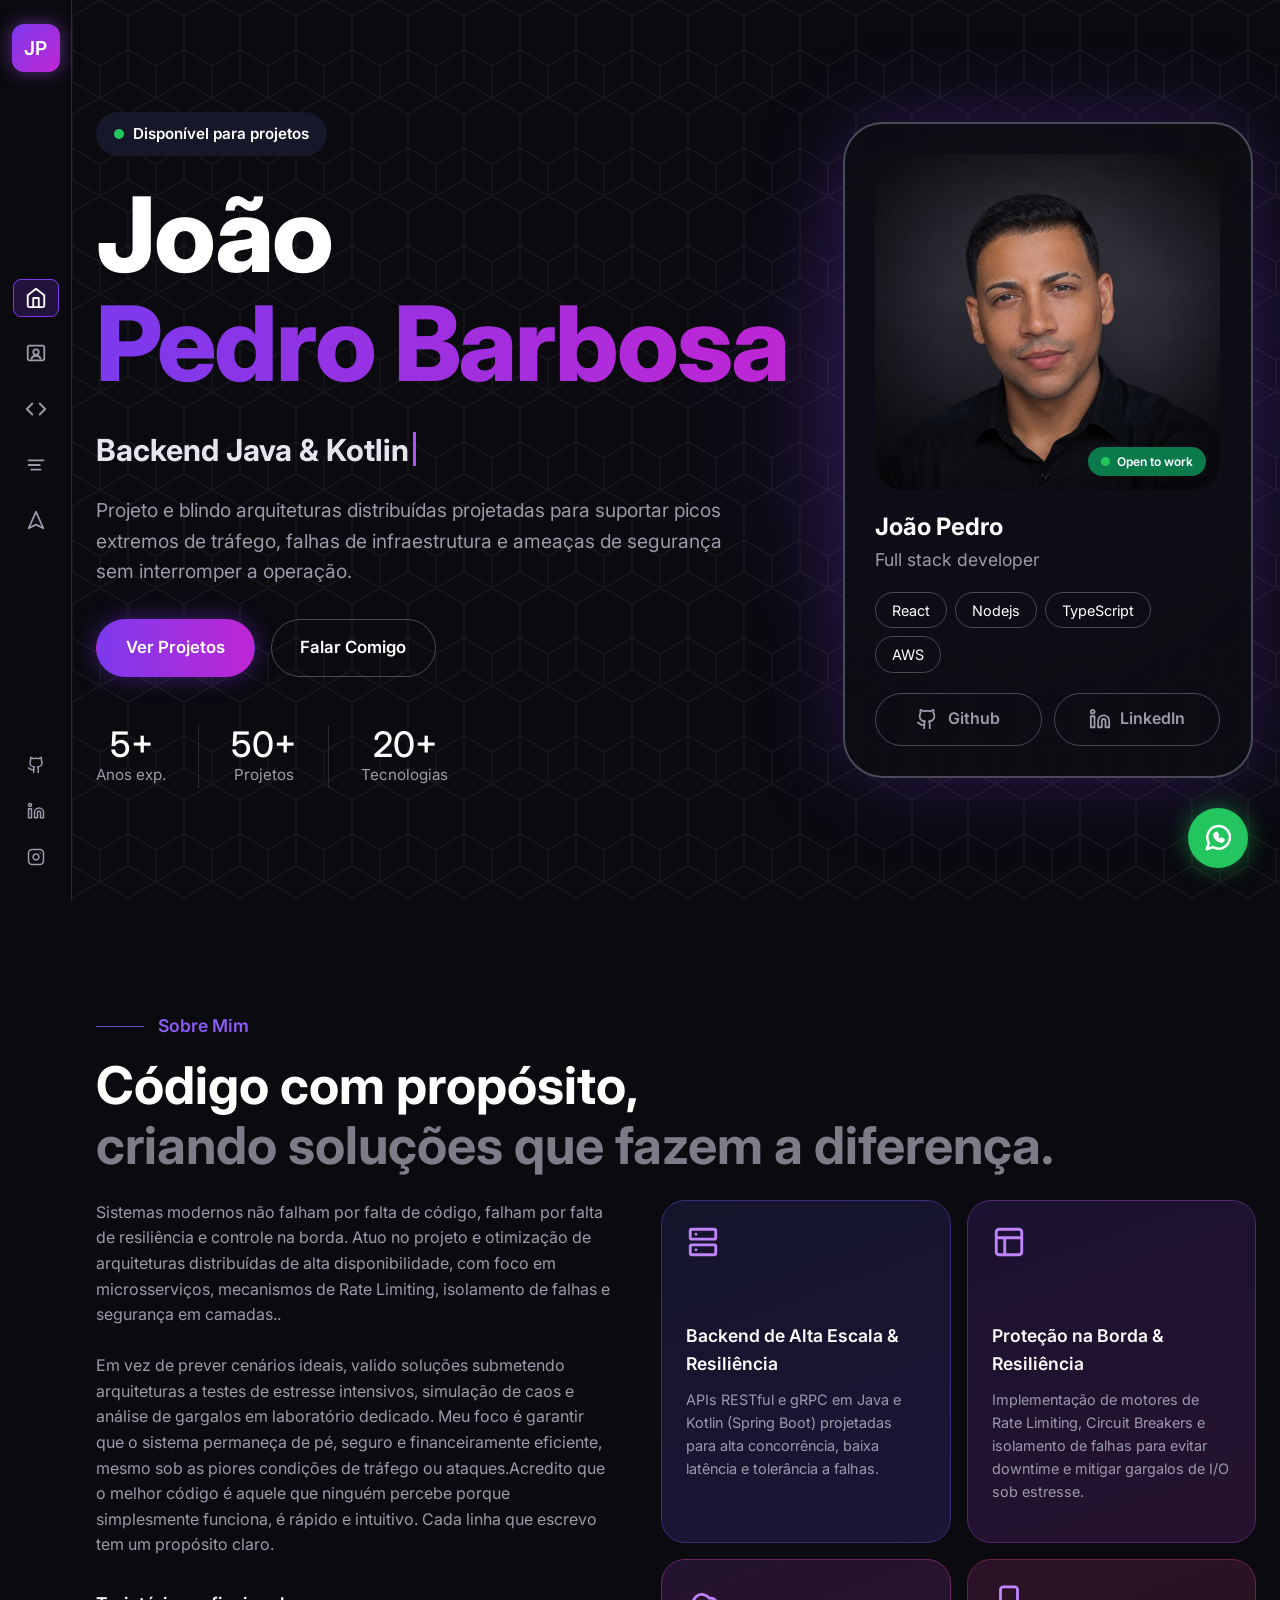
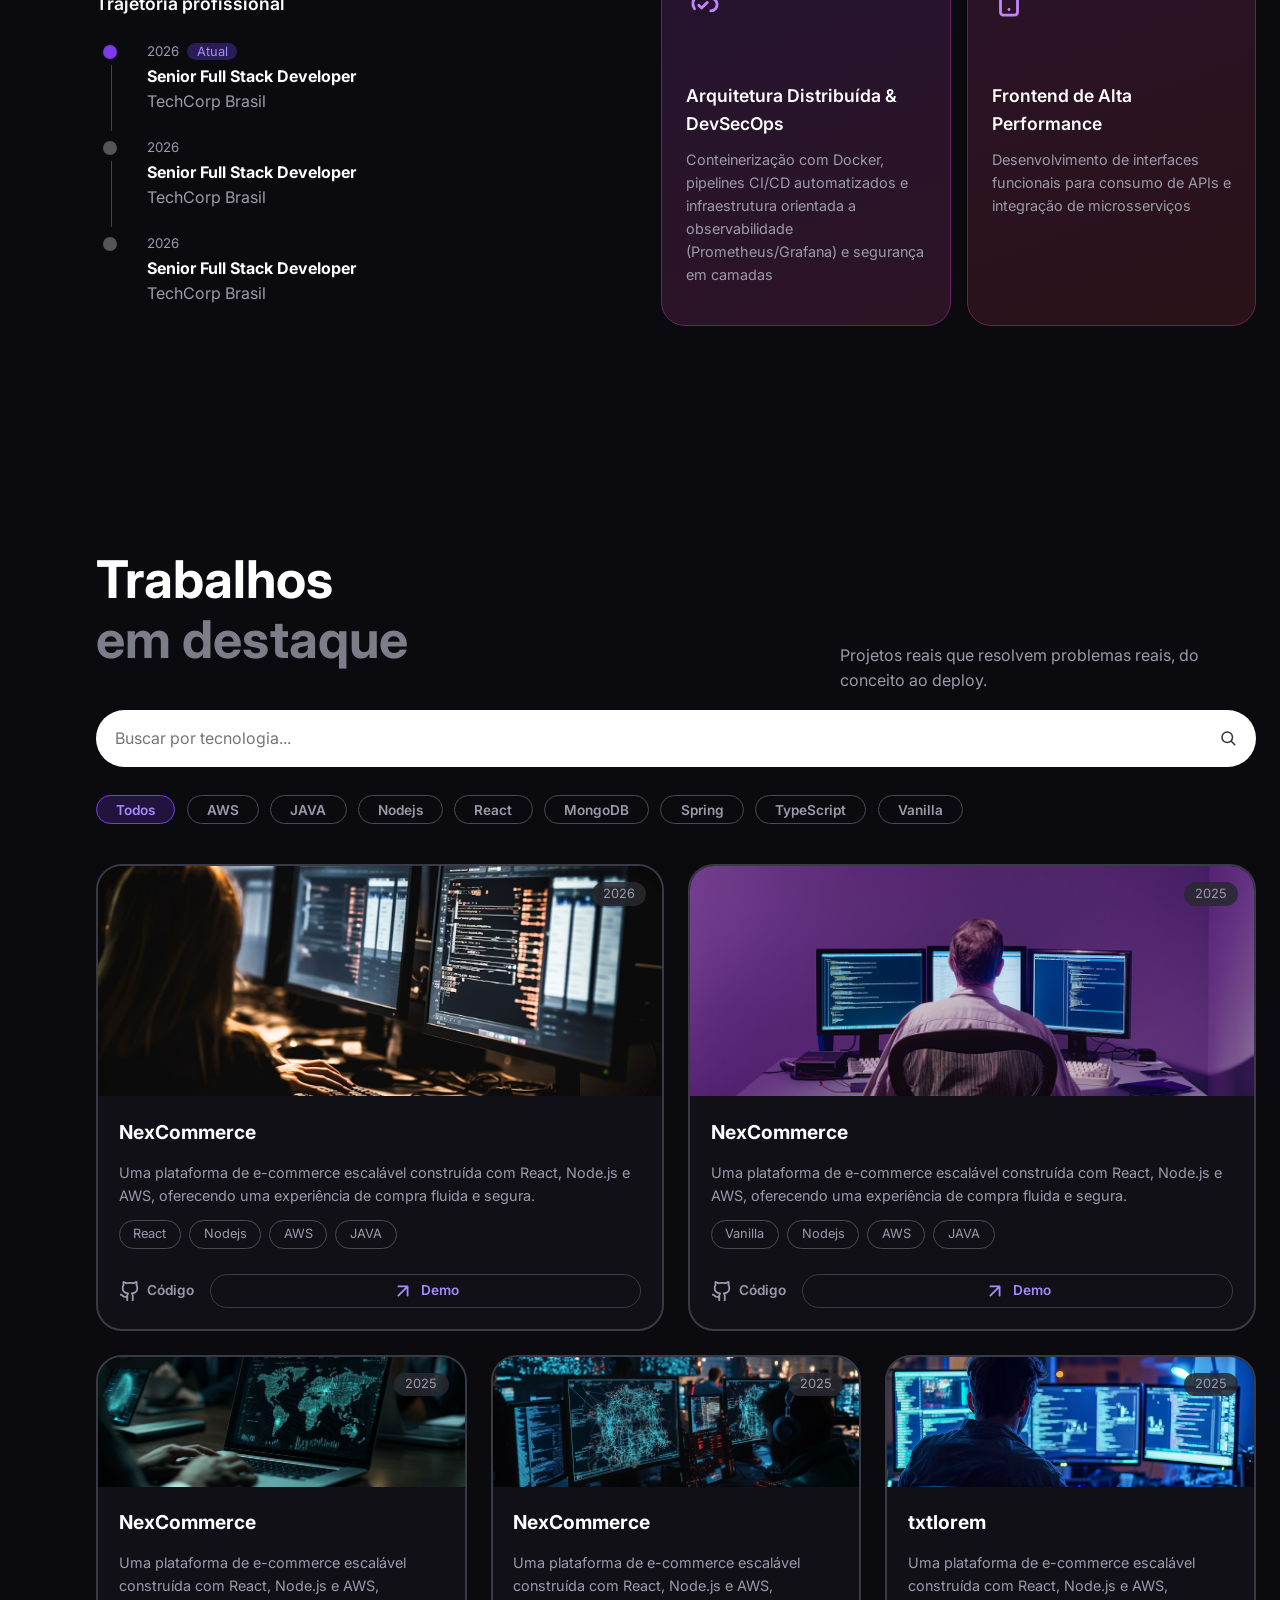
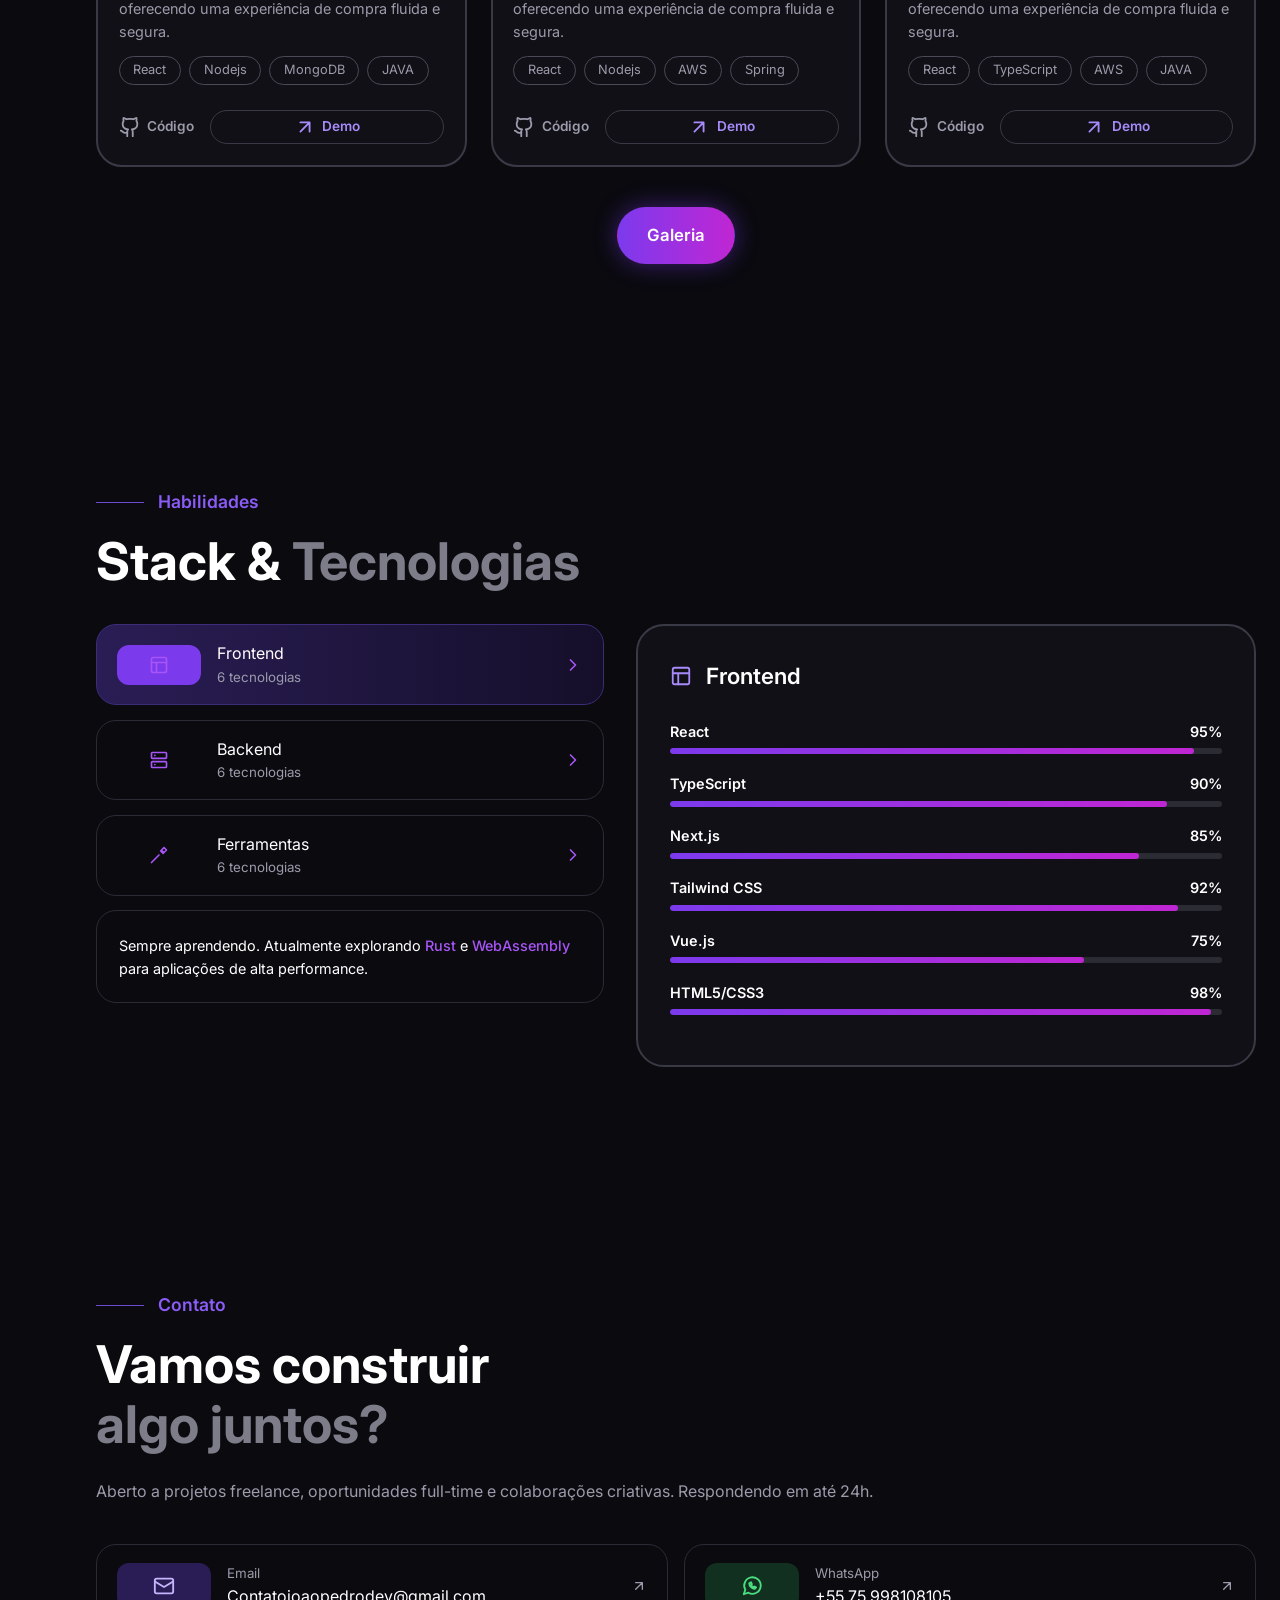
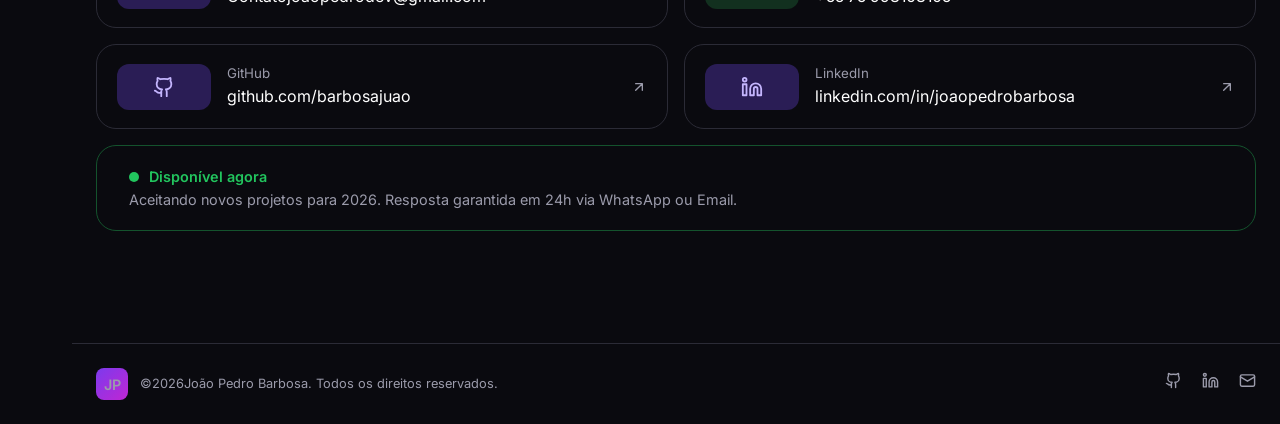
==== pages/index.html @ 14538c20 "atualizacao0.1" ====
<!DOCTYPE html>
<html lang="pt-BR">
<head>
  <meta charset="utf-8">
  <meta name="viewport" content="width=device-width, initial-scale=1">
  <title>João Pedro Barbosa | Desenvolvedor</title>
  <meta name="description" content="Portfólio de João Pedro Barbosa: projetos, tecnologias e contato.">
  <meta name="theme-color" content="#0a0a0f">
  <link rel="preconnect" href="https://fonts.googleapis.com">
  <link rel="preconnect" href="https://fonts.gstatic.com" crossorigin>
  <link href="https://fonts.googleapis.com/css2?family=Inter:wght@400;500;600;700;800&display=swap" rel="stylesheet">
  <link rel="stylesheet" href="/style/style.css">
  <script src="/js/projetos.js" defer></script>
  <script src="/js/comum.js" defer></script>
  <script src="/js/script.js" defer></script>
</head>
<body>

<!-- Ícones (usados com <svg class="i"><use href="#i-nome"/></svg>) -->
<svg width="0" height="0" style="position:absolute" aria-hidden="true">
  <symbol id="i-home" viewBox="0 0 24 24"><path d="m3 9 9-7 9 7v11a2 2 0 0 1-2 2H5a2 2 0 0 1-2-2z"/><path d="M9 22V12h6v10"/></symbol>
  <symbol id="i-user" viewBox="0 0 24 24"><rect x="3" y="4" width="18" height="16" rx="2"/><circle cx="12" cy="11" r="3"/><path d="M7 18c1-2 3-3 5-3s4 1 5 3"/></symbol>
  <symbol id="i-code" viewBox="0 0 24 24"><path d="m16 18 6-6-6-6M8 6l-6 6 6 6"/></symbol>
  <symbol id="i-lines" viewBox="0 0 24 24"><path d="M4 7h16M4 12h12M7 17h10"/></symbol>
  <symbol id="i-send" viewBox="0 0 24 24"><path d="m12 3 8 18-8-4-8 4z"/></symbol>
  <symbol id="i-github" viewBox="0 0 24 24"><path d="M15 22v-4a4.8 4.8 0 0 0-1-3.5c3 0 6-2 6-5.5.08-1.25-.27-2.48-1-3.5.28-1.15.28-2.35 0-3.5 0 0-1 0-3 1.5-2.64-.5-5.36-.5-8 0C6 2 5 2 5 2c-.3 1.15-.3 2.35 0 3.5A5.4 5.4 0 0 0 4 9c0 3.5 3 5.5 6 5.5-.39.49-.68 1.05-.85 1.65S8.93 17.38 9 18v4"/><path d="M9 18c-4.51 2-5-2-7-2"/></symbol>
  <symbol id="i-linkedin" viewBox="0 0 24 24"><path d="M16 8a6 6 0 0 1 6 6v7h-4v-7a2 2 0 0 0-4 0v7h-4v-7a6 6 0 0 1 6-6z"/><rect width="4" height="12" x="2" y="9"/><circle cx="4" cy="4" r="2"/></symbol>
  <symbol id="i-instagram" viewBox="0 0 24 24"><rect width="20" height="20" x="2" y="2" rx="5"/><path d="M16 11.4A4 4 0 1 1 12.6 8 4 4 0 0 1 16 11.4z"/><path d="M17.5 6.5h.01"/></symbol>
  <symbol id="i-mail" viewBox="0 0 24 24"><rect width="20" height="16" x="2" y="4" rx="2"/><path d="m22 7-10 6L2 7"/></symbol>
  <symbol id="i-arrow" viewBox="0 0 24 24"><path d="M7 17 17 7M7 7h10v10"/></symbol>
  <symbol id="i-search" viewBox="0 0 24 24"><circle cx="11" cy="11" r="7"/><path d="m21 21-4.3-4.3"/></symbol>
  <symbol id="i-chev" viewBox="0 0 24 24"><path d="m9 18 6-6-6-6"/></symbol>
  <symbol id="i-whats" viewBox="0 0 24 24"><path d="M3 21l1.7-5A9 9 0 1 1 8 19.3z"/><path d="M9 9c0 3 3 6 6 6l1.5-1.5-2-1-1 .8c-1-.4-2-1.4-2.4-2.4l.8-1-1-2z"/></symbol>
  <symbol id="i-layout" viewBox="0 0 24 24"><rect x="3" y="3" width="18" height="18" rx="2"/><path d="M3 9h18M9 21V9"/></symbol>
  <symbol id="i-server" viewBox="0 0 24 24"><rect x="3" y="3" width="18" height="7" rx="1"/><rect x="3" y="14" width="18" height="7" rx="1"/><path d="M7 6.5h.01M7 17.5h.01"/></symbol>
  <symbol id="i-cloud" viewBox="0 0 24 24"><path d="M17.5 19a4.5 4.5 0 1 0-1-8.9A6 6 0 1 0 6 17.5"/><path d="m9 15 2 2 4-4"/></symbol>
  <symbol id="i-phone" viewBox="0 0 24 24"><rect x="6" y="2" width="12" height="20" rx="2"/><path d="M12 18h.01"/></symbol>
  <symbol id="i-tools" viewBox="0 0 24 24"><path d="M14 7l3 3M3 21l9-9m3-6 3-3 3 3-3 3z"/></symbol>
</svg>

<!-- ===== BARRA LATERAL: (script.js) ===== -->
<aside class="side">
  <a class="logo" href="#inicio" aria-label="Voltar ao início">JP</a>
  <nav class="side-nav" aria-label="Seções do site">
    <a href="#inicio" title="Início" aria-label="Início"><svg class="i"><use href="#i-home"/></svg></a>
    <a href="#sobre" title="Sobre" aria-label="Sobre"><svg class="i"><use href="#i-user"/></svg></a>
    <a href="#projetos" title="Projetos" aria-label="Projetos"><svg class="i"><use href="#i-code"/></svg></a>
    <a href="#habilidades" title="Habilidades" aria-label="Habilidades"><svg class="i"><use href="#i-lines"/></svg></a>
    <a href="#contato" title="Contato" aria-label="Contato"><svg class="i"><use href="#i-send"/></svg></a>
  </nav>
  <div class="side-soc">
    <a href="https://github.com/barbosajuao" aria-label="GitHub" rel="noopener"><svg class="i"><use href="#i-github"/></svg></a>
    <a href="https://linkedin.com/in/joaopedrobarbosa" aria-label="LinkedIn" rel="noopener"><svg class="i"><use href="#i-linkedin"/></svg></a>
    <!-- TODO: coloque o link do seu Instagram -->
    <a href="#" aria-label="Instagram"><svg class="i"><use href="#i-instagram"/></svg></a>
  </div>
</aside>

<a class="whats" href="https://wa.me/5575998108105" aria-label="Conversar no WhatsApp" rel="noopener"><svg class="i"><use href="#i-whats"/></svg></a>

<main>

<!-- ===== 1. INÍCIO ===== -->
<section class="sec hero" id="inicio">
  <div class="wrap hero-grid">
    <div>
      <p class="badge"><span class="dot"></span>Disponível para projetos</p>
      <h1>João<br><span class="grad">Pedro Barbosa</span></h1>
      <!-- Texto que escreve e apaga sozinho: as frases ficam em script.js (DADOS.frases) -->
      <p class="role"><span id="digitando">Desenvolvedor Frontend</span><span class="caret" aria-hidden="true"></span></p>
      <p class="lead">Projeto e blindo arquiteturas distribuídas projetadas para suportar picos extremos de tráfego, falhas de infraestrutura e ameaças de segurança sem interromper a operação.</p>
      <p class="actions">
        <a class="btn btn-main" href="#projetos">Ver Projetos</a>
        <a class="btn btn-line" href="#contato">Falar Comigo</a>
      </p>
      <dl class="stats">
        <div><dt>5+</dt><dd>Anos exp.</dd></div>
        <div><dt>50+</dt><dd>Projetos</dd></div>
        <div><dt>20+</dt><dd>Tecnologias</dd></div>
      </dl>
    </div>

    <aside class="profile">
      <div class="photo">
        <img src="/img/foto-perfil.jpeg" alt="Foto de João Pedro Barbosa" width="344" height="336">
        <span class="open"><span class="dot"></span>Open to work</span>
      </div>
      <h2>João Pedro</h2>
      <p class="sub">Full stack developer</p>
      <ul class="chips"><li>React</li><li>Nodejs</li><li>TypeScript</li><li>AWS</li></ul>
      <p class="p-links">
        <a class="btn btn-line" href="https://github.com/barbosajuao" rel="noopener"><svg class="i"><use href="#i-github"/></svg>Github</a>
        <a class="btn btn-line" href="https://linkedin.com/in/joaopedrobarbosa" rel="noopener"><svg class="i"><use href="#i-linkedin"/></svg>LinkedIn</a>
      </p>
    </aside>
  </div>
</section>

<!-- ===== 2. SOBRE (cartões e trajetória vêm de script.js) ===== -->
<section class="sec" id="sobre">
  <div class="wrap">
    <p class="eyebrow">Sobre Mim</p>
    <h2>Código com propósito,<br><span class="dim">criando soluções que fazem a diferença.</span></h2>
    <div class="about-grid">
      <div>
        <p class="muted">Sistemas modernos não falham por falta de código, falham por falta de resiliência e controle na borda. Atuo no projeto e otimização de arquiteturas distribuídas de alta disponibilidade, com foco em microsserviços, mecanismos de Rate Limiting, isolamento de falhas e segurança em camadas..
          <br><br>
        Em vez de prever cenários ideais, valido soluções submetendo arquiteturas a testes de estresse intensivos, simulação de caos e análise de gargalos em laboratório dedicado. Meu foco é garantir que o sistema permaneça de pé, seguro e financeiramente eficiente, mesmo sob as piores condições de tráfego ou ataques.Acredito que o melhor código é aquele que ninguém percebe porque simplesmente funciona, é rápido e intuitivo. Cada linha que escrevo tem um propósito claro.</p>
        <h3>Trajetória profissional</h3>
        <ol class="timeline" id="timeline"></ol>
      </div>
      <div class="feats" id="feats"></div>
    </div>
  </div>
</section>

<!-- ===== 3. PROJETOS (cartões vêm de script.js) ===== -->
<section class="sec" id="projetos">
  <div class="wrap">
    <div class="head-row">
      <h2>Trabalhos<br><span class="dim">em destaque</span></h2>
      <p class="muted">Projetos reais que resolvem problemas reais, do conceito ao deploy.</p>
    </div>
    <label class="search">
      <span class="sr">Buscar por tecnologia</span>
      <input type="search" id="busca" placeholder="Buscar por tecnologia...">
      <svg class="i"><use href="#i-search"/></svg>
    </label>
    <div class="filters" id="filtros"></div>
    <div class="proj-grid" id="projetos-grid"></div>
    <p class="center"><a class="btn btn-main" href="galeria.html">Galeria</a></p>
  </div>
</section>

<!-- ===== 4. HABILIDADES (abas e barras vêm de script.js) ===== -->
<section class="sec" id="habilidades">
  <div class="wrap">
    <p class="eyebrow">Habilidades</p>
    <h2>Stack &amp; <span class="dim">Tecnologias</span></h2>
    <div class="skills-grid">
      <div>
        <div class="tabs" id="abas" role="tablist"></div>
        <p class="note">Sempre aprendendo. Atualmente explorando <b>Rust</b> e <b>WebAssembly</b> para aplicações de alta performance.</p>
      </div>
      <div class="panel" id="painel" role="tabpanel" aria-live="polite"></div>
    </div>
  </div>
</section>

<!-- ===== 5. CONTATO ===== -->
<section class="sec" id="contato">
  <div class="wrap">
    <p class="eyebrow">Contato</p>
    <h2>Vamos construir<br><span class="dim">algo juntos?</span></h2>
    <p class="muted">Aberto a projetos freelance, oportunidades full-time e colaborações criativas. Respondendo em até 24h.</p>
    <div class="contact-grid">
      <a class="c-card" href="mailto:contatojoaopedrodev@gmail.com"><span class="c-ico"><svg class="i"><use href="#i-mail"/></svg></span><span><small>Email</small>Contatojoaopedrodev@gmail.com</span><svg class="i go"><use href="#i-arrow"/></svg></a>
      <a class="c-card" href="https://wa.me/5575998108105" rel="noopener"><span class="c-ico zap"><svg class="i"><use href="#i-whats"/></svg></span><span><small>WhatsApp</small>+55 75 998108105</span><svg class="i go"><use href="#i-arrow"/></svg></a>
      <a class="c-card" href="https://github.com/barbosajuao" rel="noopener"><span class="c-ico"><svg class="i"><use href="#i-github"/></svg></span><span><small>GitHub</small>github.com/barbosajuao</span><svg class="i go"><use href="#i-arrow"/></svg></a>
      <a class="c-card" href="https://linkedin.com/in/joaopedrobarbosa" rel="noopener"><span class="c-ico"><svg class="i"><use href="#i-linkedin"/></svg></span><span><small>LinkedIn</small>linkedin.com/in/joaopedrobarbosa</span><svg class="i go"><use href="#i-arrow"/></svg></a>
    </div>
    <div class="avail"><p><span class="dot"></span>Disponível agora</p><p class="muted">Aceitando novos projetos para 2026. Resposta garantida em 24h via WhatsApp ou Email.</p></div>
  </div>
</section>

</main>

<footer class="footer">
  <div class="wrap foot-in">
    <span class="foot-l"><span class="logo sm">JP</span>© <span id="ano">2026</span> João Pedro Barbosa. Todos os direitos reservados.</span>
    <span class="foot-r">
      <a href="https://github.com/barbosajuao" aria-label="GitHub" rel="noopener"><svg class="i"><use href="#i-github"/></svg></a>
      <a href="https://linkedin.com/in/joaopedrobarbosa" aria-label="LinkedIn" rel="noopener"><svg class="i"><use href="#i-linkedin"/></svg></a>
      <a href="mailto:contatojoaopedrodev@gmail.com" aria-label="Email"><svg class="i"><use href="#i-mail"/></svg></a>
    </span>
  </div>
</footer>

</body>
</html>
---- style/style.css ----
/* ===== 1. VARIÁVEIS: cores, fonte e largura da barra lateral ===== */
:root{
  --bg:#0a0a0f; --card:#101016; --line:#2b2b36; --mut:#9b9bab;
  --p:#7c3aed; --m:#c026d3; --grad:linear-gradient(90deg,#7c3aed,#c026d3);
  --side:72px; --font:"Inter",system-ui,-apple-system,"Segoe UI",sans-serif;
}

/* ===== 2. BASE ===== */
*,*::before,*::after{box-sizing:border-box}
html{scroll-behavior:smooth}
body{margin:0;padding-left:var(--side);background:var(--bg);color:#fff;font:400 1rem/1.6 var(--font)}
h1,h2,h3,p,dl,dd,ol,ul{margin:0}
ol,ul{padding:0;list-style:none}
a{color:inherit;text-decoration:none}
img{max-width:100%;display:block}
:focus-visible{outline:2px solid #a78bfa;outline-offset:3px}
.wrap{width:min(100% - 3rem,1200px);margin-inline:auto}
.sec{padding:clamp(4rem,9vw,7rem) 0}
.muted{color:var(--mut)}
.center{text-align:center;margin-top:2.5rem}
.sr{position:absolute;width:1px;height:1px;overflow:hidden;clip:rect(0 0 0 0)}
.i{width:22px;height:22px;flex:none;fill:none;stroke:currentColor;stroke-width:2;stroke-linecap:round;stroke-linejoin:round}
.dot{display:inline-block;width:10px;height:10px;border-radius:50%;background:#22c55e;margin-right:.6rem}
.grad{background:var(--grad);-webkit-background-clip:text;background-clip:text;color:transparent}
.dim{color:#7d7d8a}
.eyebrow{display:flex;align-items:center;gap:.9rem;color:#8b5cf6;font-weight:600;font-size:1.1rem;margin-bottom:1rem}
.eyebrow::before{content:"";width:48px;height:1px;background:#6d4bd0}
h2{font-size:clamp(2rem,5vw,3.25rem);font-weight:700;line-height:1.15;margin-bottom:1.5rem}
h3{font-size:1.1rem;font-weight:600}
.btn{display:inline-flex;align-items:center;justify-content:center;gap:.6rem;padding:.9rem 1.8rem;border-radius:999px;font-weight:600;font-size:1.05rem;border:1px solid transparent;cursor:pointer;transition:filter .2s,background .2s}
.btn-main{background:var(--grad);box-shadow:0 0 24px rgba(124,58,237,.45)}
.btn-main:hover{filter:brightness(1.15)}
.btn-line{border-color:#4a4a58;background:transparent}
.btn-line:hover{background:rgba(255,255,255,.07)}

/* ===== 3. BARRA LATERAL (vira barra inferior no celular) ===== */
.side{position:fixed;inset:0 auto 0 0;width:var(--side);display:flex;flex-direction:column;align-items:center;justify-content:space-between;padding:1.5rem 0;background:var(--bg);border-right:1px solid var(--line);z-index:40}
.logo{width:48px;height:48px;border-radius:12px;display:grid;place-items:center;font-weight:600;font-size:1.2rem;background:linear-gradient(135deg,var(--p),var(--m));box-shadow:0 0 18px rgba(168,85,247,.5)}
.logo.sm{width:32px;height:32px;font-size:.9rem;border-radius:8px;box-shadow:none;margin-right:.75rem}
.side-nav{display:flex;flex-direction:column;gap:1.1rem}
.side-nav a,.side-soc a{width:46px;height:38px;display:grid;place-items:center;border-radius:8px;border:1px solid transparent;color:var(--mut);transition:color .2s,background .2s,border-color .2s}
.side-nav a:hover,.side-soc a:hover{color:#fff}
.side-nav a[aria-current="true"]{color:#fff;border-color:var(--p);background:rgba(124,58,237,.2)}
.side-soc{display:flex;flex-direction:column;gap:.5rem}
.side-soc .i{width:18px;height:18px}
.whats{position:fixed;right:2rem;bottom:2rem;width:60px;height:60px;border-radius:50%;display:grid;place-items:center;background:#22c55e;box-shadow:0 0 24px rgba(34,197,94,.5);z-index:40}
.whats .i{width:30px;height:30px}

/* ===== 4. INÍCIO ===== */
.hero{min-height:100vh;display:flex;align-items:center;
  background:
    radial-gradient(ellipse 40% 50% at 78% 45%,rgba(124,58,237,.18),transparent 70%),
    url("data:image/svg+xml,%3Csvg xmlns='http://www.w3.org/2000/svg' width='56' height='98'%3E%3Cpath d='M28 66 0 50V16L28 0l28 16v34zM28 66v32M0 50 0 82l28 16M56 50v32L28 98' fill='none' stroke='%23ffffff' stroke-opacity='.05' stroke-width='1.5'/%3E%3C/svg%3E")}
.hero-grid{display:grid;gap:3rem;align-items:center}
.badge{display:inline-flex;align-items:center;padding:.6rem 1.1rem;border-radius:999px;background:#17172a;font-weight:600;font-size:.95rem;margin-bottom:1.5rem}
.badge .dot{margin-right:.6rem}
h1{font-size:clamp(3.2rem,9vw,6.5rem);font-weight:800;line-height:1.05;letter-spacing:-.02em;margin-bottom:1.75rem}
.role{font-size:clamp(1.4rem,3vw,1.9rem);font-weight:700;min-height:1.5em;margin-bottom:1.25rem;color:#e5e5ee}
.caret{display:inline-block;width:3px;height:1.1em;margin-left:4px;vertical-align:-.15em;background:#a855f7;animation:piscar 1s steps(1) infinite}
@keyframes piscar{50%{opacity:0}}
.lead{max-width:40rem;color:var(--mut);font-size:1.2rem;margin-bottom:2rem}
.actions{display:flex;flex-wrap:wrap;gap:1rem}
.stats{display:flex;gap:2rem;margin-top:3rem}
.stats div{text-align:center}
.stats div+div{padding-left:2rem;border-left:1px solid var(--line)}
.stats dt{font-size:2.2rem;font-weight:500;line-height:1.1}
.stats dd{color:var(--mut);font-size:.95rem}
.profile{width:100%;max-width:410px;justify-self:center;padding:1.9rem;border:2px solid #4a4a58;border-radius:40px;background:rgba(14,14,20,.85);box-shadow:0 0 90px rgba(124,58,237,.28)}
.photo{position:relative;border-radius:28px;overflow:hidden;margin-bottom:1.4rem}
.photo img{width:100%;aspect-ratio:1/1.08;object-fit:cover}
.open{position:absolute;right:.9rem;bottom:.9rem;display:inline-flex;align-items:center;padding:.3rem .8rem;border-radius:999px;background:#0b7a4b;font-size:.75rem;font-weight:600}
.open .dot{width:9px;height:9px;margin-right:.45rem}
.profile h2{font-size:1.5rem;margin-bottom:.4rem}
.sub{color:var(--mut);font-size:1.1rem;margin-bottom:1.1rem}
.chips{display:flex;flex-wrap:wrap;gap:.5rem;margin-bottom:1.25rem}
.chips li{padding:.35rem 1rem;border:1.5px solid #4a4a58;border-radius:999px;font-size:.9rem}
.p-links{display:flex;gap:.75rem}
.p-links .btn{flex:1;padding:.8rem .5rem;font-size:1rem;color:var(--mut)}

/* ===== 5. SOBRE ===== */
.about-grid{display:grid;gap:3rem}
.about-grid .muted{margin-bottom:1.25rem}
.about-grid h3{margin:2rem 0 1.25rem}
.timeline li{position:relative;padding:0 0 1.2rem 3.2rem}
.timeline li::before{content:"";position:absolute;left:.45rem;top:.45rem;width:14px;height:14px;border-radius:50%;background:#555}
.timeline li::after{content:"";position:absolute;left:.95rem;top:1.7rem;bottom:.2rem;width:1px;background:#444}
.timeline li:last-child::after{display:none}
.timeline li.atual::before{background:var(--p)}
.timeline small{color:var(--mut)}
.timeline .tag{margin-left:.5rem;padding:.05rem .6rem;border-radius:999px;background:#2a1d55;color:#a78bfa;font-size:.8rem}
.timeline b,.timeline span{display:block}
.timeline span{color:var(--mut)}
.feats{display:grid;gap:1rem;grid-template-columns:repeat(2,1fr)}
.feat{min-height:260px;padding:1.5rem;border:1.5px solid #3b2d7a;border-radius:24px}
.feat:nth-child(1){background:linear-gradient(160deg,#14142b,#1b1536)}
.feat:nth-child(2){border-color:#52286f;background:linear-gradient(160deg,#1a1230,#26122f)}
.feat:nth-child(3){border-color:#6b2468;background:linear-gradient(160deg,#241330,#2d1424)}
.feat:nth-child(4){border-color:#6b2447;background:linear-gradient(160deg,#2a1328,#2a1218)}
.feat .i{width:34px;height:34px;color:#c084fc;margin-bottom:1.5rem}
.feat h3{margin-bottom:.6rem}
.feat p{color:var(--mut);font-size:.9rem}

/* ===== 6. PROJETOS ===== */
.head-row{display:flex;flex-wrap:wrap;justify-content:space-between;align-items:flex-end;gap:1rem}
.head-row .muted{max-width:26rem}
.search{position:relative;display:block;margin:1rem 0 1.75rem}
.search input{width:100%;padding:1rem 3.2rem 1rem 1.2rem;border:0;border-radius:999px;background:#fff;color:#222;font:inherit}
.search .i{position:absolute;right:1.2rem;top:50%;width:18px;height:18px;margin-top:-9px;color:#333}
.filters{display:flex;flex-wrap:wrap;gap:.7rem;margin-bottom:2.5rem}
.filters button{padding:.35rem 1.2rem;border:1.5px solid #4a4a58;border-radius:999px;background:transparent;color:var(--mut);font:600 .85rem var(--font);cursor:pointer}
.filters button[aria-pressed="true"]{border-color:var(--p);background:rgba(124,58,237,.2);color:#a78bfa}
.proj-grid{display:grid;grid-template-columns:repeat(6,1fr);gap:1.5rem}
.proj{grid-column:span 2;display:flex;flex-direction:column;border:2px solid #3a3a46;border-radius:26px;background:var(--card);overflow:hidden}
.proj.big{grid-column:span 3}
.proj .thumb{position:relative}
.proj img{width:100%;height:130px;object-fit:cover}
.proj.big img{height:230px}
.proj .ano{position:absolute;right:1rem;top:1rem;padding:.1rem .7rem;border-radius:999px;background:rgba(40,40,48,.85);color:var(--mut);font-size:.8rem}
.proj .body{flex:1;display:flex;flex-direction:column;gap:.8rem;padding:1.3rem}
.proj h3{font-size:1.2rem;font-weight:700}
.proj .body>p{color:var(--mut);font-size:.9rem}
.proj .chips{margin:0}
.proj .chips li{font-size:.8rem;padding:.2rem .85rem;color:var(--mut)}
.proj .links{margin-top:auto;padding-top:.8rem;display:flex;align-items:center;gap:1rem;flex-wrap:wrap}
.proj .links a{display:inline-flex;align-items:center;gap:.4rem;color:var(--mut);font-size:.85rem;font-weight:600}
.proj .links a:hover{color:#fff}
.proj .links .demo{flex:1;justify-content:center;padding:.3rem;border:1.5px solid #3a3a46;border-radius:999px;color:#a78bfa}
.vazio{grid-column:1/-1;text-align:center;color:var(--mut)}

/* ===== 7. HABILIDADES ===== */
.skills-grid{display:grid;gap:2rem;margin-top:2rem;align-items:start}
.tab{width:100%;display:flex;align-items:center;gap:1rem;padding:1rem 1.25rem;margin-bottom:.9rem;border:1px solid var(--line);border-radius:20px;background:transparent;color:#fff;text-align:left;font:inherit;cursor:pointer}
.tab .ico{display:grid;place-items:center;width:84px;height:40px;border-radius:12px;color:#fff}
.tab span:nth-child(2){flex:1}
.tab small{display:block;color:var(--mut)}
.tab .i:last-child{color:#a855f7;width:20px}
.tab[aria-selected="true"]{border-color:#3b2d7a;background:linear-gradient(90deg,#2a1d55,#150f2a)}
.tab[aria-selected="true"] .ico{background:var(--p)}
.note{padding:1.4rem;border:1px solid var(--line);border-radius:20px;font-size:.9rem}
.note b{color:#a855f7;font-weight:500}
.panel{padding:2rem;border:2px solid #3a3a46;border-radius:28px;background:var(--card)}
.panel h3{display:flex;align-items:center;gap:.9rem;font-size:1.4rem;margin-bottom:1.6rem}
.panel h3 .i{color:#a78bfa}
.bar{margin-bottom:1.1rem}
.bar div:first-child{display:flex;justify-content:space-between;font-size:.9rem;font-weight:600;margin-bottom:.35rem}
.bar .trk{height:6px;border-radius:99px;background:#2b2b33;overflow:hidden}
.bar .fill{height:100%;width:0;border-radius:99px;background:var(--grad);transition:width .8s ease}

/* ===== 8. CONTATO E RODAPÉ ===== */
.contact-grid{display:grid;gap:1rem;grid-template-columns:repeat(2,1fr);margin:2.5rem 0 1rem}
.c-card{display:flex;align-items:center;gap:1rem;padding:1.1rem 1.25rem;border:1px solid var(--line);border-radius:20px;transition:border-color .2s}
.c-card:hover{border-color:var(--p)}
.c-card>span:nth-child(2){flex:1;min-width:0;overflow-wrap:anywhere}
.c-card small{display:block;color:var(--mut)}
.c-ico{display:grid;place-items:center;width:94px;height:46px;border-radius:12px;background:#2a1d55;color:#c4b5fd}
.c-ico.zap{background:#12301f;color:#4ade80}
.c-card .go{width:16px;height:16px;color:var(--mut)}
.avail{padding:1.2rem 2rem;border:1px solid #14532d;border-radius:20px;font-size:.9rem}
.avail p:first-child{color:#22c55e;font-weight:600}
.footer{border-top:1px solid var(--line);padding:1.5rem 0;color:var(--mut);font-size:.8rem}
.foot-in{display:flex;flex-wrap:wrap;gap:1rem;justify-content:space-between;align-items:center}
.foot-l{display:flex;align-items:center}
.foot-r{display:flex;gap:1.25rem}
.foot-r .i{width:17px;height:17px}

/* ===== 9. RESPONSIVO ===== */
@media (min-width:900px){
  .hero-grid{grid-template-columns:1.25fr .75fr}
  .about-grid{grid-template-columns:1fr 1.15fr}
  .skills-grid{grid-template-columns:.9fr 1.1fr}
}
@media (max-width:899px){
  .proj,.proj.big{grid-column:span 3}
}
@media (max-width:759px){
  body{padding-left:0;padding-bottom:64px}
  .side{inset:auto 0 0 0;width:auto;height:64px;flex-direction:row;justify-content:center;padding:0 .5rem;border-right:0;border-top:1px solid var(--line)}
  .side .logo,.side-soc{display:none}
  .side-nav{flex-direction:row;width:100%;justify-content:space-around;gap:0}
  .whats{right:1rem;bottom:80px;width:52px;height:52px}
  .hero{min-height:auto;padding-top:3rem}
  .stats{gap:1rem}
  .stats div+div{padding-left:1rem}
  .feats,.contact-grid{grid-template-columns:1fr}
  .feat{min-height:0}
  .proj,.proj.big{grid-column:1/-1}
  .tab .ico{width:44px}
  .c-ico{width:46px}
  .avail{padding:1rem 1.25rem}
}

/* ===== 10. MOVIMENTO REDUZIDO ===== */
@media (prefers-reduced-motion:reduce){
  html{scroll-behavior:auto}
  .caret{animation:none}
  .bar .fill{transition:none}
}

/* ===== 11. GALERIA (galeria.html) + CARTÃO SEM IMAGEM ===== */
.proj .ph{height:130px;background:linear-gradient(135deg,#2a1d55,#3b1146)}
.proj.big .ph{height:230px}
.proj .tit{display:flex;justify-content:space-between;align-items:baseline;gap:1rem}
.proj .tit .ano{position:static;padding:0;background:none;font-size:.9rem}

body.galeria{padding-left:0}
.topbar{position:sticky;top:1.5rem;z-index:30;width:min(100% - 3rem,1220px);margin:1.5rem auto 0;padding:.85rem 1.5rem;display:flex;justify-content:space-between;align-items:center;gap:1rem;border:1px solid var(--line);border-radius:22px;background:rgba(16,16,22,.92);backdrop-filter:blur(8px);font-size:.9rem;font-weight:600}
.tb-l,.tb-r{display:flex;align-items:center;gap:.9rem}
.voltar{display:inline-flex;align-items:center;gap:.5rem;margin-right:.5rem}
.voltar .i{width:16px;height:16px}
.topbar .logo.sm{margin-right:0}
.zap-pill{display:inline-flex;align-items:center;gap:.5rem;padding:.4rem .9rem;border:1px solid #14532d;border-radius:10px;background:#0f2a1b;color:#4ade80}
.zap-pill .i{width:18px;height:18px}
.gal{width:min(100% - 3rem,1220px);padding:4rem 0 5rem}
.eyebrow.mag{color:#d8b4fe}
.eyebrow.mag::before{background:#c026d3}
.gal h1{font-size:clamp(2.6rem,6vw,4.2rem);margin-bottom:1.25rem}
.gal .intro{max-width:52rem;margin-bottom:1.75rem}
.gal .search{max-width:80%}
.gal-grid{display:grid;gap:1.5rem;grid-template-columns:repeat(auto-fill,minmax(270px,1fr))}
.gal-grid .proj{grid-column:auto}
.gal-grid .proj img,.gal-grid .proj .ph{height:160px}
@media (max-width:759px){
  .gal .search{max-width:100%}
  .topbar{top:.75rem;margin-top:.75rem;padding:.7rem 1rem}
  .topbar .tt{display:none}
}
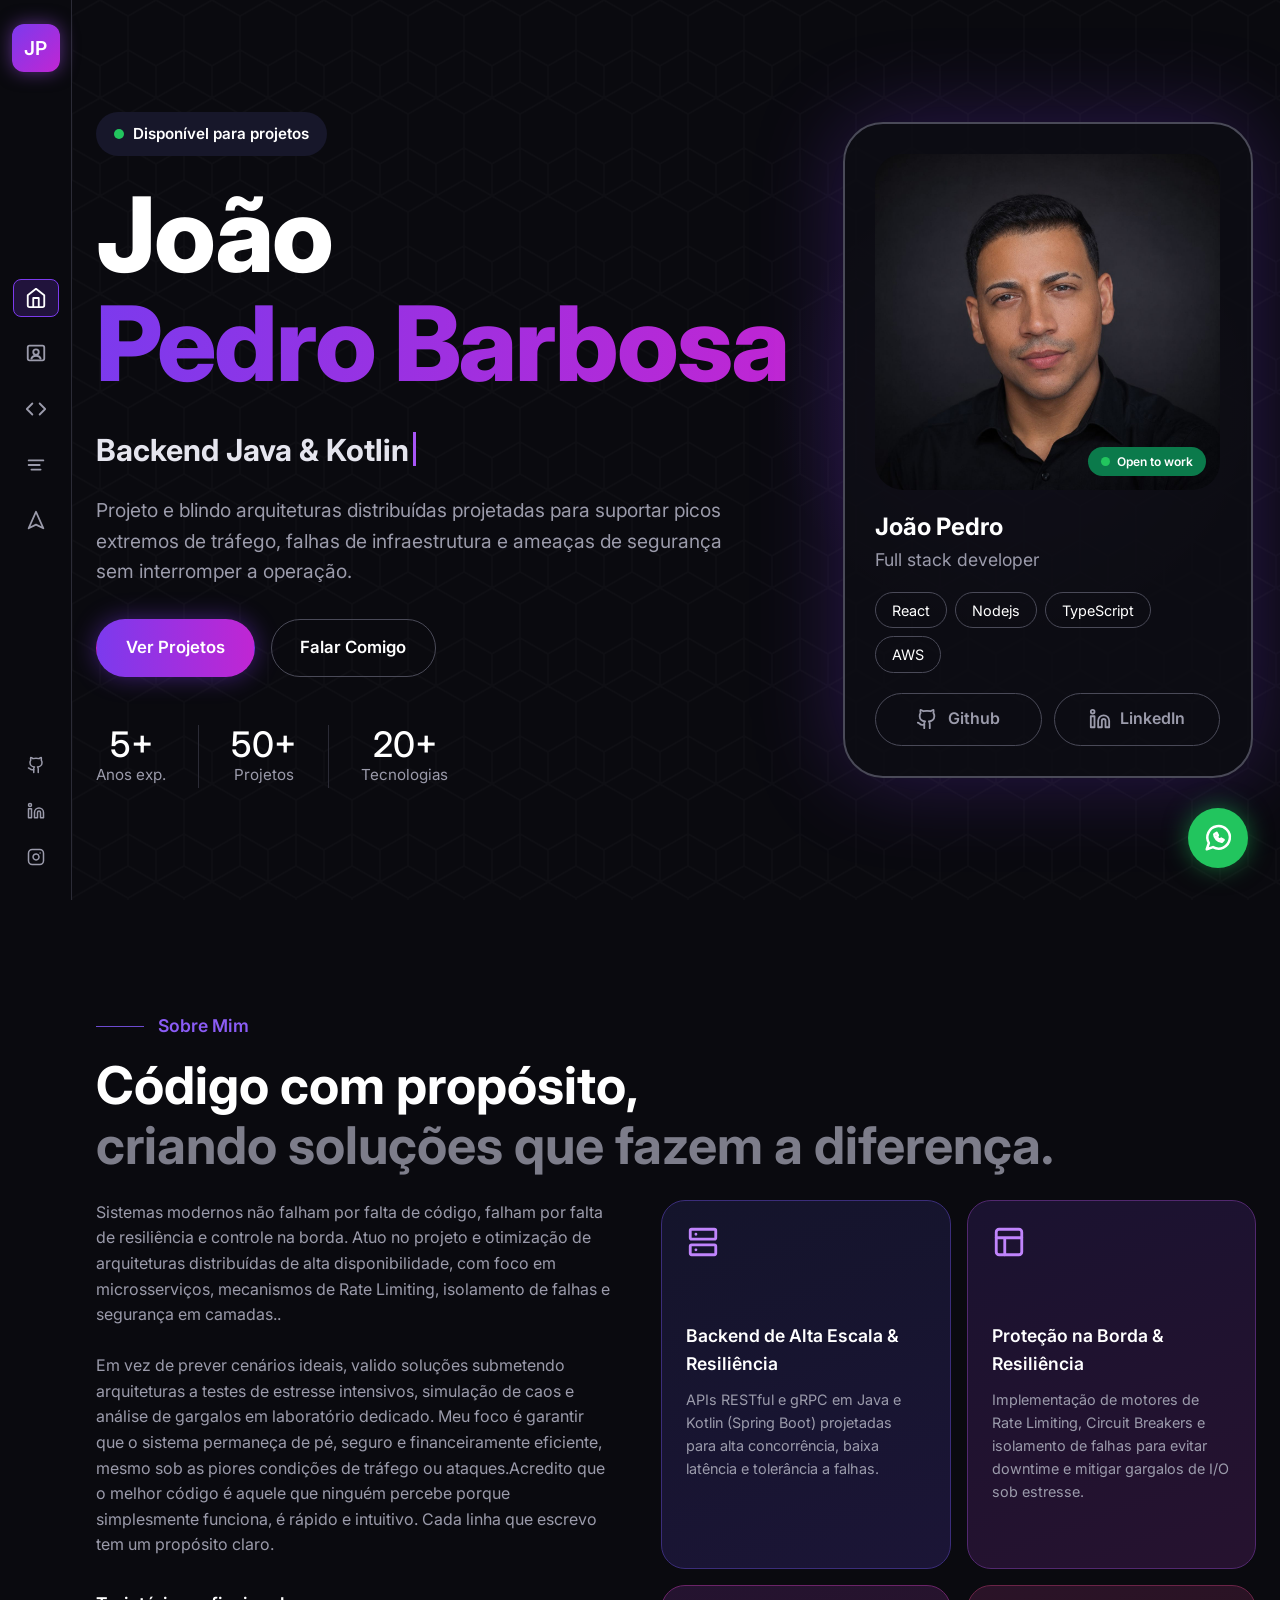
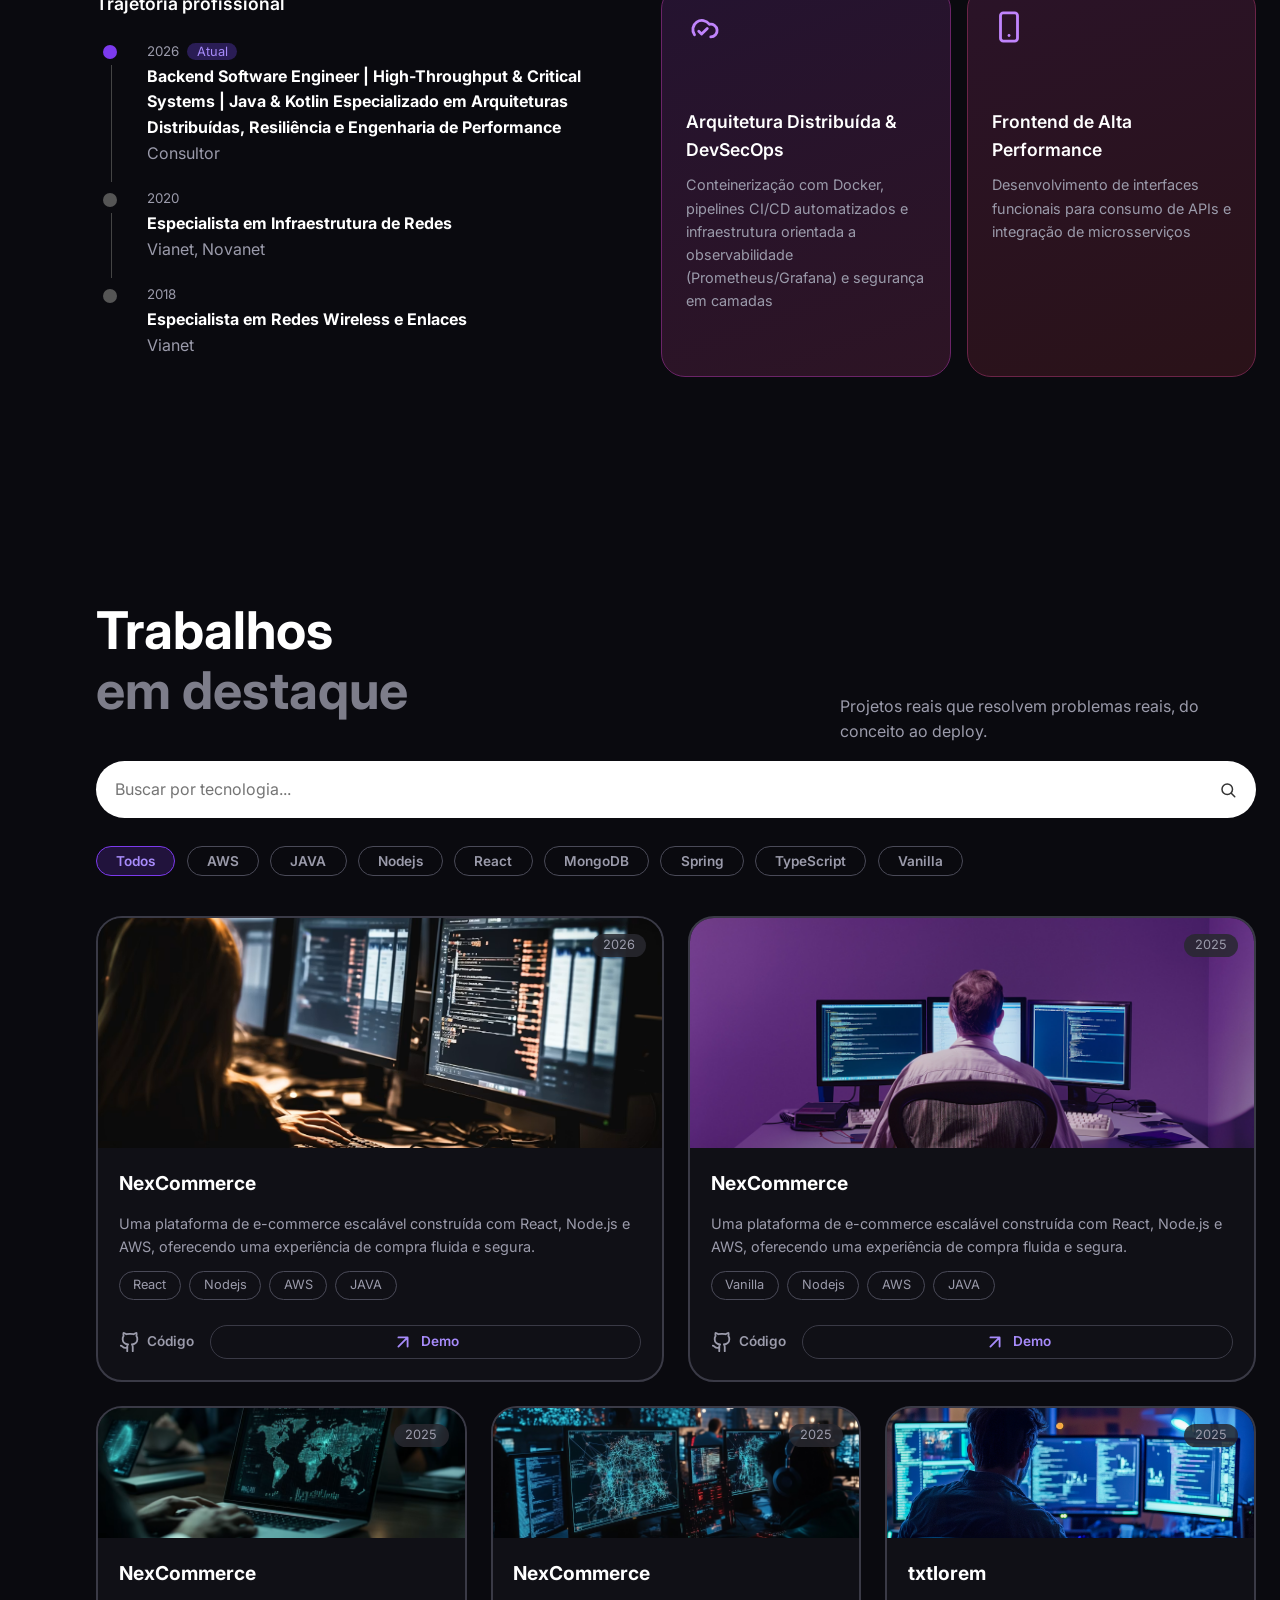
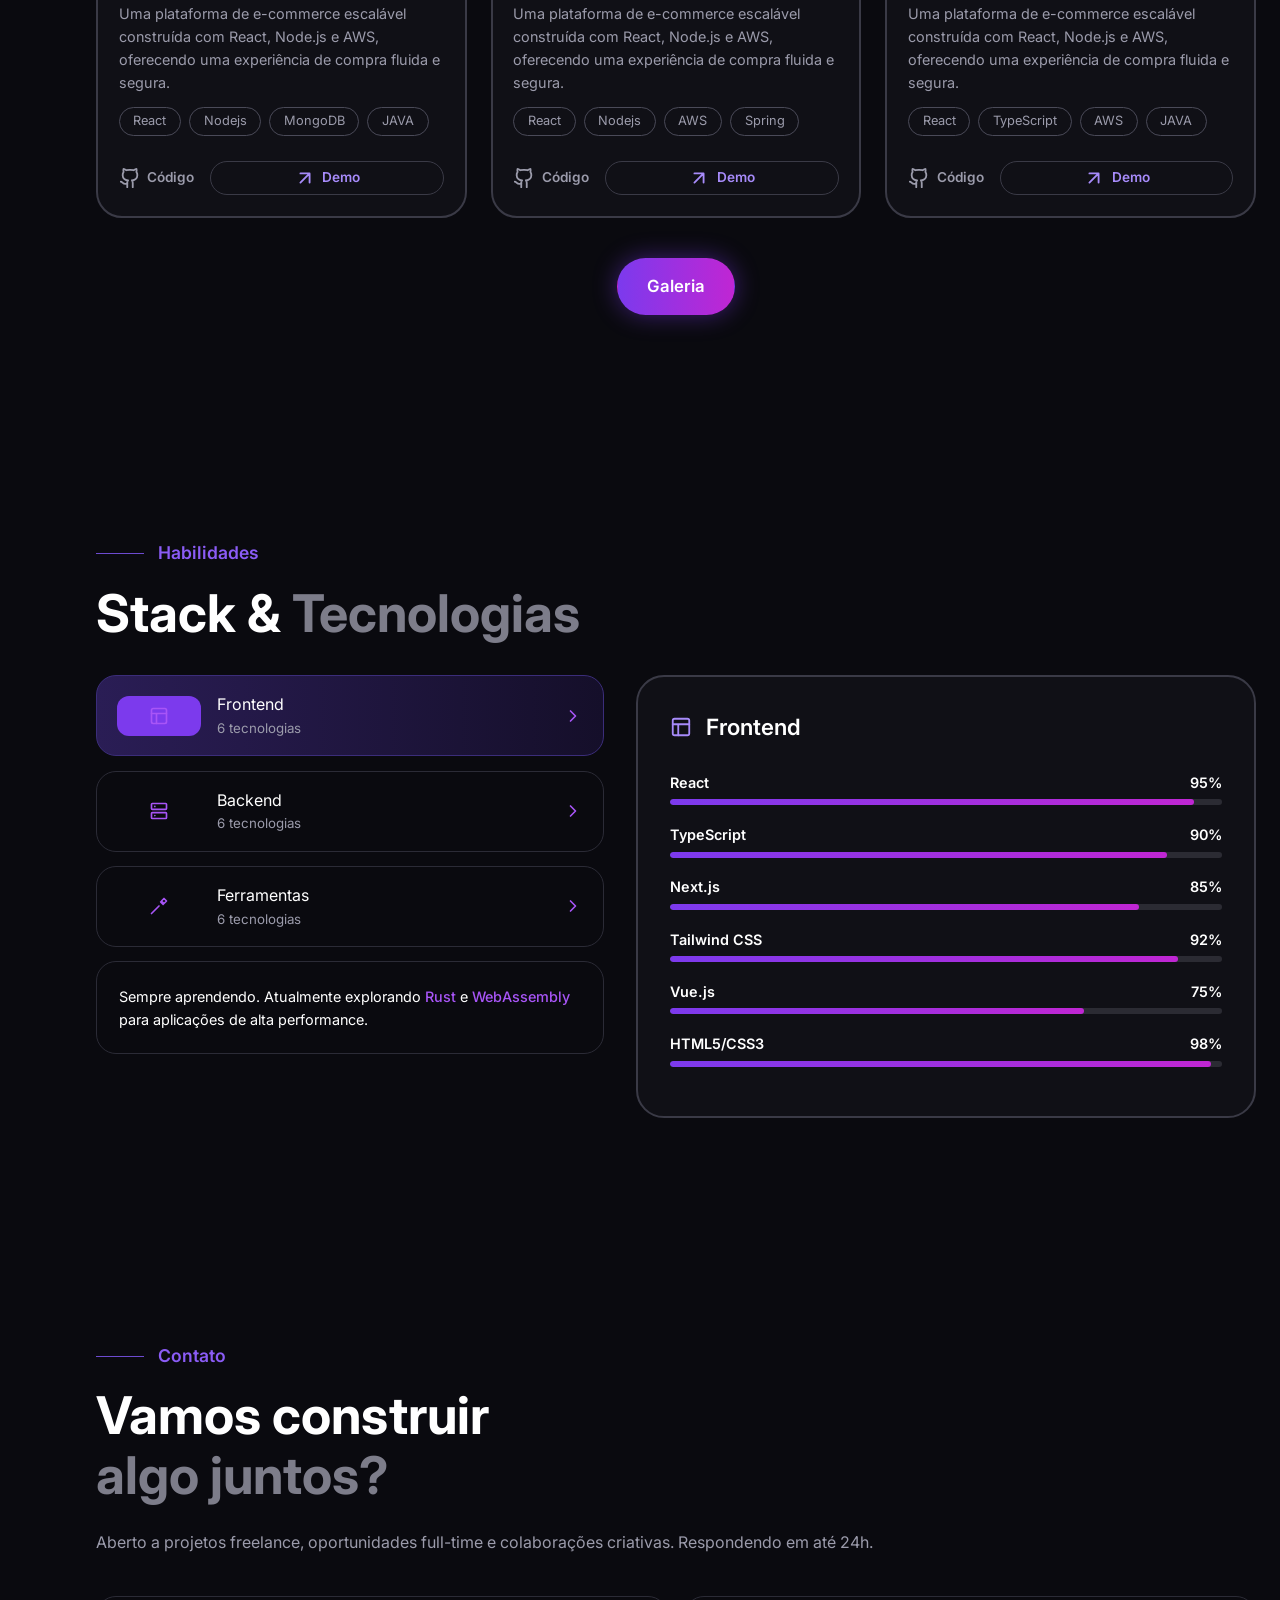
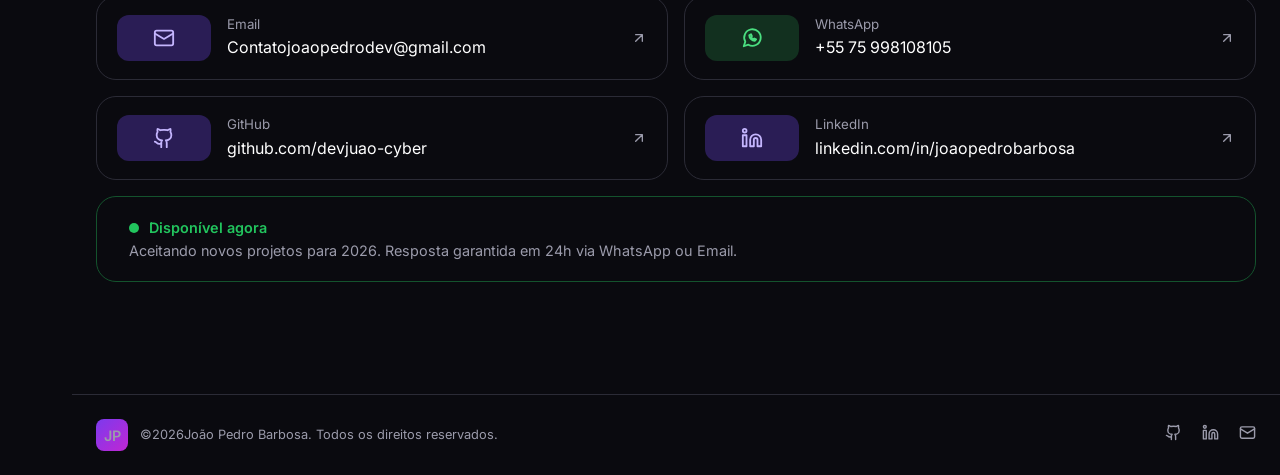
==== commit 896ca9d5: "links" ====
--- a/pages/index.html
+++ b/pages/index.html
@@ -49,14 +49,14 @@
     <a href="#contato" title="Contato" aria-label="Contato"><svg class="i"><use href="#i-send"/></svg></a>
   </nav>
   <div class="side-soc">
-    <a href="https://github.com/barbosajuao" aria-label="GitHub" rel="noopener"><svg class="i"><use href="#i-github"/></svg></a>
+    <a href="https://github.com/devjuao-cyber" aria-label="GitHub" rel="noopener"><svg class="i"><use href="#i-github"/></svg></a>
     <a href="https://linkedin.com/in/joaopedrobarbosa" aria-label="LinkedIn" rel="noopener"><svg class="i"><use href="#i-linkedin"/></svg></a>
     <!-- TODO: coloque o link do seu Instagram -->
-    <a href="#" aria-label="Instagram"><svg class="i"><use href="#i-instagram"/></svg></a>
+    <a  href="https://www.instagram.com/juao_barbosa/" target="_blank"  aria-label="Instagram"><svg class="i"><use  href="#i-instagram"/></svg></a>
   </div>
 </aside>
 
-<a class="whats" href="https://wa.me/5575998108105" aria-label="Conversar no WhatsApp" rel="noopener"><svg class="i"><use href="#i-whats"/></svg></a>
+<a class="whats" href="https://wa.me/5575998108105" target="_blank" aria-label="Conversar no WhatsApp" rel="noopener"><svg class="i"><use href="#i-whats"/></svg></a>
 
 <main>
 
@@ -89,8 +89,8 @@
       <p class="sub">Full stack developer</p>
       <ul class="chips"><li>React</li><li>Nodejs</li><li>TypeScript</li><li>AWS</li></ul>
       <p class="p-links">
-        <a class="btn btn-line" href="https://github.com/barbosajuao" rel="noopener"><svg class="i"><use href="#i-github"/></svg>Github</a>
-        <a class="btn btn-line" href="https://linkedin.com/in/joaopedrobarbosa" rel="noopener"><svg class="i"><use href="#i-linkedin"/></svg>LinkedIn</a>
+        <a class="btn btn-line" href="https://github.com/devjuao-cyber" target="_blank" rel="noopener"><svg class="i"><use href="#i-github"/></svg>Github</a>
+        <a class="btn btn-line" href="https://www.linkedin.com/in/jo%C3%A3o-pedro-barbosa-075890139/" target="_blank" rel="noopener"><svg class="i"><use href="#i-linkedin"/></svg>LinkedIn</a>
       </p>
     </aside>
   </div>
@@ -155,9 +155,9 @@
     <p class="muted">Aberto a projetos freelance, oportunidades full-time e colaborações criativas. Respondendo em até 24h.</p>
     <div class="contact-grid">
       <a class="c-card" href="mailto:contatojoaopedrodev@gmail.com"><span class="c-ico"><svg class="i"><use href="#i-mail"/></svg></span><span><small>Email</small>Contatojoaopedrodev@gmail.com</span><svg class="i go"><use href="#i-arrow"/></svg></a>
-      <a class="c-card" href="https://wa.me/5575998108105" rel="noopener"><span class="c-ico zap"><svg class="i"><use href="#i-whats"/></svg></span><span><small>WhatsApp</small>+55 75 998108105</span><svg class="i go"><use href="#i-arrow"/></svg></a>
-      <a class="c-card" href="https://github.com/barbosajuao" rel="noopener"><span class="c-ico"><svg class="i"><use href="#i-github"/></svg></span><span><small>GitHub</small>github.com/barbosajuao</span><svg class="i go"><use href="#i-arrow"/></svg></a>
-      <a class="c-card" href="https://linkedin.com/in/joaopedrobarbosa" rel="noopener"><span class="c-ico"><svg class="i"><use href="#i-linkedin"/></svg></span><span><small>LinkedIn</small>linkedin.com/in/joaopedrobarbosa</span><svg class="i go"><use href="#i-arrow"/></svg></a>
+      <a class="c-card" href="https://wa.me/5575998108105" target="_blank" rel="noopener"><span class="c-ico zap"><svg class="i"><use href="#i-whats"/></svg></span><span><small>WhatsApp</small>+55 75 998108105</span><svg class="i go"><use href="#i-arrow"/></svg></a>
+      <a class="c-card" href="https://github.com/devjuao-cyber" target="_blank" rel="noopener"><span class="c-ico"><svg class="i"><use href="#i-github"/></svg></span><span><small>GitHub</small>github.com/devjuao-cyber</span><svg class="i go"><use href="#i-arrow"/></svg></a>
+      <a class="c-card" href="https://www.linkedin.com/in/jo%C3%A3o-pedro-barbosa-075890139/" target="_blank" rel="noopener"><span class="c-ico"><svg class="i"><use href="#i-linkedin"/></svg></span><span><small>LinkedIn</small>linkedin.com/in/joaopedrobarbosa</span><svg class="i go"><use href="#i-arrow"/></svg></a>
     </div>
     <div class="avail"><p><span class="dot"></span>Disponível agora</p><p class="muted">Aceitando novos projetos para 2026. Resposta garantida em 24h via WhatsApp ou Email.</p></div>
   </div>
@@ -169,8 +169,8 @@
   <div class="wrap foot-in">
     <span class="foot-l"><span class="logo sm">JP</span>© <span id="ano">2026</span> João Pedro Barbosa. Todos os direitos reservados.</span>
     <span class="foot-r">
-      <a href="https://github.com/barbosajuao" aria-label="GitHub" rel="noopener"><svg class="i"><use href="#i-github"/></svg></a>
-      <a href="https://linkedin.com/in/joaopedrobarbosa" aria-label="LinkedIn" rel="noopener"><svg class="i"><use href="#i-linkedin"/></svg></a>
+      <a href="https://github.com/devjuao-cyber" aria-label="GitHub" target="_blank" rel="noopener"><svg class="i"><use href="#i-github"/></svg></a>
+      <a href="https://www.linkedin.com/in/jo%C3%A3o-pedro-barbosa-075890139/" aria-label="LinkedIn" target="_blank" rel="noopener"><svg class="i"><use href="#i-linkedin"/></svg></a>
       <a href="mailto:contatojoaopedrodev@gmail.com" aria-label="Email"><svg class="i"><use href="#i-mail"/></svg></a>
     </span>
   </div>
--- a/style/style.css
+++ b/style/style.css
@@ -49,8 +49,8 @@
 /* ===== 4. INÍCIO ===== */
 .hero{min-height:100vh;display:flex;align-items:center;
   background:
-    radial-gradient(ellipse 40% 50% at 78% 45%,rgba(124,58,237,.18),transparent 70%),
-    url("data:image/svg+xml,%3Csvg xmlns='http://www.w3.org/2000/svg' width='56' height='98'%3E%3Cpath d='M28 66 0 50V16L28 0l28 16v34zM28 66v32M0 50 0 82l28 16M56 50v32L28 98' fill='none' stroke='%23ffffff' stroke-opacity='.05' stroke-width='1.5'/%3E%3C/svg%3E")}
+    radial-gradient(ellipse 40% 50% at 78% 45%,rgba(124,58,237,.18),transparent 50%),
+    url("data:image/svg+xml,%3Csvg xmlns='http://www.w3.org/2000/svg' width='56' height='98'%3E%3Cpath d='M28 66 0 50V16L28 0l28 16v34zM28 66v32M0 50 0 82l28 16M56 50v32L28 98' fill='none' stroke='%23ffffff' stroke-opacity='0.02' stroke-width='1.5'/%3E%3C/svg%3E")}
 .hero-grid{display:grid;gap:3rem;align-items:center}
 .badge{display:inline-flex;align-items:center;padding:.6rem 1.1rem;border-radius:999px;background:#17172a;font-weight:600;font-size:.95rem;margin-bottom:1.5rem}
 .badge .dot{margin-right:.6rem}
